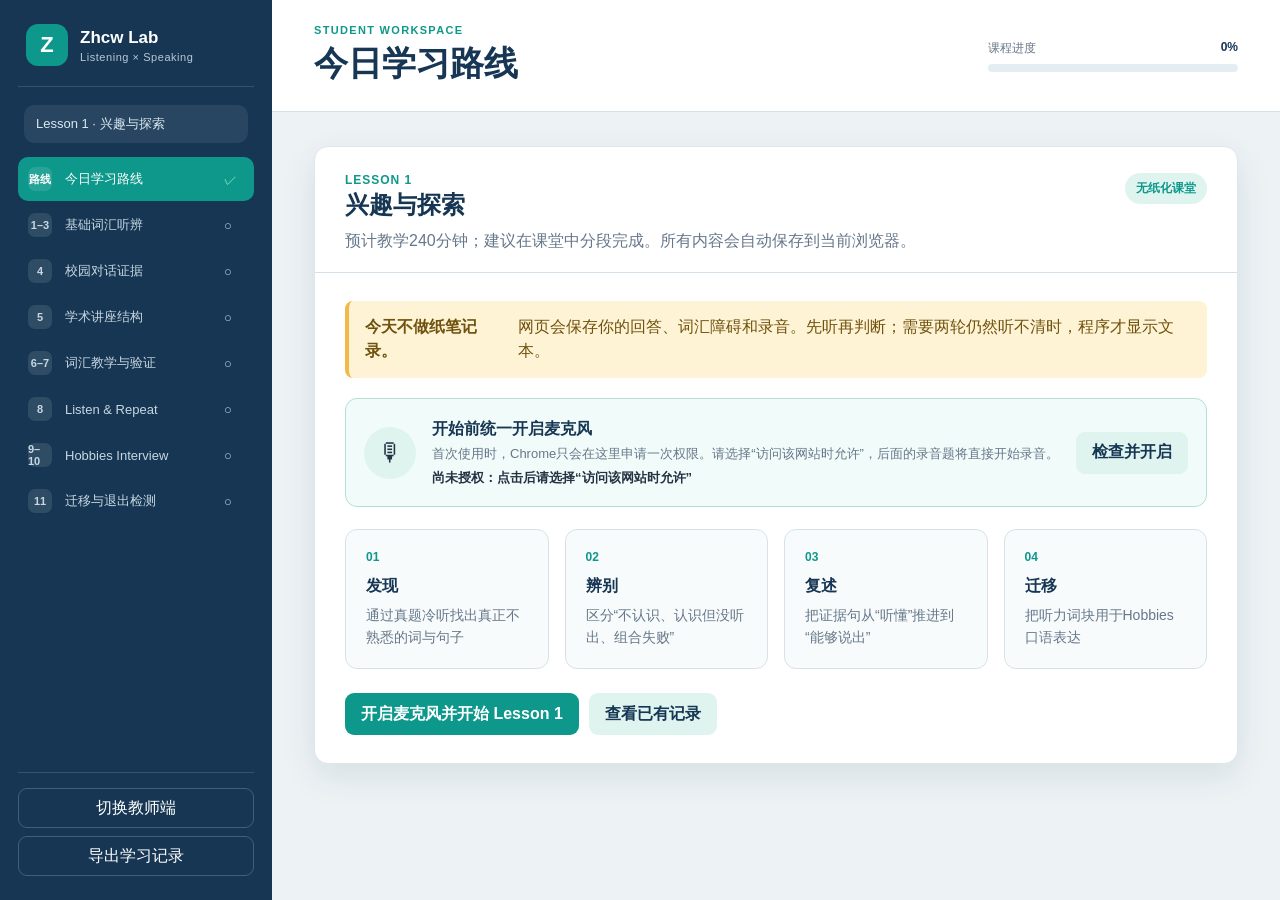
==== lesson1/index.html @ 684749ce "Add files via upload" ====
<!doctype html>
<html lang="zh-CN">
<head>
  <meta charset="utf-8">
  <meta name="viewport" content="width=device-width, initial-scale=1">
  <meta name="theme-color" content="#163653">
  <title>Zhcw 听说训练工作台</title>
  <link rel="stylesheet" href="styles.css">
</head>
<body>
  <div id="app" class="app-shell">
    <aside class="sidebar" aria-label="课程导航">
      <div class="brand">
        <div class="brand-mark">Z</div>
        <div>
          <strong>Zhcw Lab</strong>
          <span>Listening × Speaking</span>
        </div>
      </div>
      <div class="lesson-chip">Lesson 1 · 兴趣与探索</div>
      <nav id="task-nav" class="task-nav"></nav>
      <div class="side-actions">
        <button class="ghost-btn" id="mode-toggle">切换教师端</button>
        <button class="ghost-btn" id="export-btn">导出学习记录</button>
      </div>
    </aside>

    <main class="workspace">
      <header class="topbar">
        <button id="mobile-menu" class="icon-btn mobile-only" aria-label="打开导航">☰</button>
        <div>
          <div class="eyebrow" id="screen-eyebrow">STUDENT WORKSPACE</div>
          <h1 id="screen-title">今日学习路线</h1>
        </div>
        <div class="progress-wrap" aria-label="课程进度">
          <div class="progress-copy"><span>课程进度</span><strong id="progress-text">0%</strong></div>
          <div class="progress-track"><div id="progress-bar" class="progress-bar"></div></div>
        </div>
      </header>
      <section id="screen" class="screen" aria-live="polite"></section>
    </main>
  </div>

  <div id="toast" class="toast" role="status"></div>
  <script src="app.js"></script>
</body>
</html>
---- lesson1/styles.css ----
:root {
  --navy: #163653;
  --navy-2: #244d6d;
  --teal: #0e988b;
  --teal-light: #dff4ef;
  --amber: #f2b84b;
  --amber-light: #fff3d6;
  --coral: #ed6a5e;
  --coral-light: #fde9e6;
  --ink: #243244;
  --muted: #66778a;
  --line: #d7e2e8;
  --paper: #ffffff;
  --canvas: #edf2f5;
  --success: #2c8a60;
  --shadow: 0 12px 34px rgba(22, 54, 83, .10);
}

* { box-sizing: border-box; }
html, body { margin: 0; min-height: 100%; background: var(--canvas); color: var(--ink); font-family: "PingFang SC", "Microsoft YaHei", Inter, Arial, sans-serif; }
button, input, textarea, select { font: inherit; }
button { cursor: pointer; }

.app-shell { min-height: 100vh; display: grid; grid-template-columns: 272px minmax(0, 1fr); }
.sidebar { position: sticky; top: 0; height: 100vh; padding: 24px 18px; background: var(--navy); color: white; display: flex; flex-direction: column; z-index: 20; }
.brand { display: flex; align-items: center; gap: 12px; padding: 0 8px 20px; border-bottom: 1px solid rgba(255,255,255,.14); }
.brand-mark { width: 42px; height: 42px; border-radius: 12px; display: grid; place-items: center; background: var(--teal); font-weight: 800; font-size: 22px; }
.brand strong { display: block; font-size: 17px; }
.brand span { display: block; margin-top: 3px; font-size: 11px; color: #b8c9d6; letter-spacing: .05em; }
.lesson-chip { margin: 18px 6px 10px; padding: 10px 12px; border-radius: 10px; background: rgba(255,255,255,.08); color: #d9e8f0; font-size: 13px; }
.task-nav { overflow-y: auto; padding: 2px 0 14px; scrollbar-width: thin; }
.nav-item { width: 100%; display: grid; grid-template-columns: 28px 1fr 20px; align-items: center; gap: 9px; border: 0; border-radius: 10px; padding: 10px 10px; color: #c8d7e2; background: transparent; text-align: left; font-size: 13px; margin: 2px 0; }
.nav-item:hover { background: rgba(255,255,255,.08); }
.nav-item.active { color: white; background: var(--teal); }
.nav-num { width: 24px; height: 24px; display: grid; place-items: center; border-radius: 7px; background: rgba(255,255,255,.11); font-size: 11px; font-weight: 700; }
.nav-item.done .nav-status { color: #8ef0c6; }
.side-actions { margin-top: auto; display: grid; gap: 8px; border-top: 1px solid rgba(255,255,255,.14); padding-top: 15px; }
.ghost-btn { min-height: 40px; border: 1px solid rgba(255,255,255,.2); color: white; background: transparent; border-radius: 9px; }
.ghost-btn:hover { background: rgba(255,255,255,.08); }

.workspace { min-width: 0; }
.topbar { min-height: 112px; display: flex; align-items: center; gap: 24px; padding: 24px 42px; background: var(--paper); border-bottom: 1px solid var(--line); position: sticky; top: 0; z-index: 15; }
.eyebrow { color: var(--teal); font-size: 11px; font-weight: 800; letter-spacing: .12em; }
.topbar h1 { margin: 5px 0 0; font-size: clamp(24px, 3vw, 34px); color: var(--navy); }
.progress-wrap { margin-left: auto; width: min(250px, 28vw); }
.progress-copy { display: flex; justify-content: space-between; font-size: 12px; color: var(--muted); margin-bottom: 7px; }
.progress-copy strong { color: var(--navy); }
.progress-track { height: 8px; border-radius: 99px; background: #e4edf1; overflow: hidden; }
.progress-bar { width: 0; height: 100%; border-radius: inherit; background: linear-gradient(90deg, var(--teal), #54c8af); transition: width .25s ease; }
.screen { padding: 34px 42px 64px; max-width: 1240px; margin: 0 auto; }

.paper { background: var(--paper); border: 1px solid #dfe7ec; border-radius: 14px; box-shadow: var(--shadow); overflow: hidden; margin-bottom: 22px; }
.paper-head { display: flex; align-items: flex-start; justify-content: space-between; gap: 20px; padding: 26px 30px 18px; border-bottom: 1px solid var(--line); }
.paper-head h2 { margin: 2px 0 7px; color: var(--navy); font-size: 24px; }
.paper-head p { margin: 0; color: var(--muted); line-height: 1.6; }
.paper-body { padding: 28px 30px; }
.kicker { color: var(--teal); font-size: 12px; font-weight: 800; letter-spacing: .08em; }
.badge { padding: 7px 11px; border-radius: 99px; background: var(--teal-light); color: var(--teal); white-space: nowrap; font-size: 12px; font-weight: 700; }
.badge.amber { background: var(--amber-light); color: #885c04; }
.badge.coral { background: var(--coral-light); color: #a0443b; }

.route-grid, .metric-grid, .three-grid, .two-grid { display: grid; gap: 16px; }
.route-grid { grid-template-columns: repeat(4, 1fr); }
.metric-grid { grid-template-columns: repeat(4, 1fr); }
.three-grid { grid-template-columns: repeat(3, 1fr); }
.two-grid { grid-template-columns: repeat(2, 1fr); }
.route-card, .metric-card, .soft-card { padding: 20px; border: 1px solid var(--line); border-radius: 12px; background: #f8fbfc; }
.route-card strong, .soft-card strong { display: block; color: var(--navy); margin-bottom: 8px; }
.route-card p, .soft-card p { margin: 0; color: var(--muted); line-height: 1.55; font-size: 14px; }
.route-index { color: var(--teal); font-size: 12px; font-weight: 800; margin-bottom: 12px; }
.metric-card span { display: block; color: var(--muted); font-size: 12px; }
.metric-card strong { display: block; color: var(--navy); font-size: 28px; margin-top: 6px; }

.instruction { display: flex; gap: 12px; padding: 14px 16px; border-left: 4px solid var(--amber); background: var(--amber-light); color: #6f520d; border-radius: 8px; margin-bottom: 20px; line-height: 1.55; }
.permission-card { display: grid; grid-template-columns: 52px 1fr auto; gap: 16px; align-items: center; padding: 18px; margin-bottom: 22px; border: 1px solid #b8ddd8; border-radius: 12px; background: #f1fbf9; }
.permission-icon { width: 52px; height: 52px; display: grid; place-items: center; border-radius: 50%; background: var(--teal-light); font-size: 25px; }
.permission-copy { display: grid; gap: 5px; line-height: 1.45; }
.permission-copy strong { color: var(--navy); }
.permission-copy > span:not(.permission-status) { color: var(--muted); font-size: 13px; }
.permission-status { color: var(--teal-dark); font-size: 13px; font-weight: 700; }
.permission-status[data-state="denied"], .permission-status[data-state="error"] { color: var(--coral); }
.control-row { display: flex; align-items: center; gap: 10px; flex-wrap: wrap; }
.primary-btn, .secondary-btn, .danger-btn, .small-btn { border: 0; border-radius: 9px; min-height: 42px; padding: 0 16px; font-weight: 700; }
.primary-btn { color: white; background: var(--teal); }
.primary-btn:hover { background: #0b8277; }
.secondary-btn { color: var(--navy); background: var(--teal-light); }
.danger-btn { color: #a13f36; background: var(--coral-light); }
.small-btn { min-height: 34px; padding: 0 12px; font-size: 13px; color: var(--navy); background: #edf3f6; }
.primary-btn:disabled, .secondary-btn:disabled { opacity: .45; cursor: not-allowed; }

.audio-panel { display: grid; grid-template-columns: 46px 1fr auto; gap: 13px; align-items: center; padding: 15px; border: 1px solid var(--line); background: #f6fafb; border-radius: 11px; margin-bottom: 18px; }
.audio-icon { width: 46px; height: 46px; display: grid; place-items: center; color: white; background: var(--navy); border-radius: 50%; font-size: 18px; }
.audio-panel audio { width: 100%; min-width: 180px; }
.play-count { color: var(--muted); font-size: 12px; white-space: nowrap; }

.field { margin-bottom: 18px; }
.field label, .field-label { display: block; color: var(--navy); font-weight: 700; font-size: 14px; margin-bottom: 8px; }
.field input, .field textarea, .field select, .input { width: 100%; border: 1px solid #cbd8df; border-radius: 9px; background: white; color: var(--ink); padding: 12px 13px; outline: none; }
.field input:focus, .field textarea:focus, .field select:focus { border-color: var(--teal); box-shadow: 0 0 0 3px rgba(14,152,139,.12); }
.field textarea { min-height: 88px; resize: vertical; line-height: 1.55; }
.choice-row { display: flex; gap: 9px; flex-wrap: wrap; }
.choice { position: relative; }
.choice input { position: absolute; opacity: 0; pointer-events: none; }
.choice span { display: block; padding: 9px 13px; border: 1px solid var(--line); border-radius: 9px; background: white; color: var(--muted); font-size: 13px; }
.choice input:checked + span { color: var(--teal); border-color: var(--teal); background: var(--teal-light); font-weight: 700; }

.question-card { border: 1px solid var(--line); border-radius: 12px; padding: 20px; margin-bottom: 15px; background: white; }
.question-card header { display: flex; align-items: center; justify-content: space-between; gap: 14px; margin-bottom: 14px; }
.question-card h3 { margin: 0; color: var(--navy); font-size: 17px; }
.question-text { font-size: 19px; color: var(--navy); line-height: 1.5; margin: 8px 0 18px; }
.status-dot { display: inline-flex; align-items: center; gap: 5px; font-size: 12px; color: var(--muted); }
.status-dot::before { content: ''; width: 8px; height: 8px; border-radius: 50%; background: #b8c6ce; }
.status-dot.done::before { background: var(--success); }
.result-box { margin-top: 14px; padding: 14px 16px; border-radius: 9px; background: #f1f6f8; color: var(--ink); line-height: 1.6; }
.result-box.good { background: #e3f4ea; color: #226a49; }
.result-box.review { background: var(--coral-light); color: #8d3b34; }
.transcript { margin-top: 12px; padding: 16px; border-radius: 9px; border: 1px dashed #b9cbd5; background: #fbfdfd; font-size: 16px; line-height: 1.65; color: var(--navy); }
.word-diff .hit { color: var(--success); }
.word-diff .miss { color: var(--coral); text-decoration: underline; text-decoration-style: wavy; }

.phase-tabs { display: flex; gap: 8px; border-bottom: 1px solid var(--line); padding: 0 30px; background: #fbfcfd; }
.phase-tab { padding: 14px 4px 12px; margin-right: 20px; color: var(--muted); background: none; border: 0; border-bottom: 3px solid transparent; font-weight: 700; }
.phase-tab.active { color: var(--teal); border-bottom-color: var(--teal); }
.phase-tab:disabled { opacity: .4; cursor: not-allowed; }

.vocab-grid { display: grid; grid-template-columns: repeat(3, 1fr); gap: 12px; }
.vocab-card { border: 1px solid var(--line); border-radius: 11px; background: white; padding: 16px; }
.vocab-card h3 { margin: 0 0 6px; font-size: 17px; color: var(--navy); }
.vocab-card p { margin: 0 0 12px; font-size: 13px; color: var(--muted); min-height: 20px; }
.vocab-card .choice-row { gap: 5px; }
.vocab-card .choice span { padding: 7px 9px; font-size: 12px; }
.vocab-pager { display: grid; grid-template-columns: 140px 1fr 140px; align-items: center; gap: 14px; margin: 22px 0 14px; }
.vocab-pager .small-btn:last-child { justify-self: end; }
.vocab-pager-status { text-align: center; display: flex; flex-direction: column; gap: 3px; }
.vocab-pager-status strong { color: var(--navy); font-size: 20px; }
.vocab-pager-status span { color: var(--muted); font-size: 13px; }
.vocab-focus { display: flex; justify-content: center; }
.vocab-card-focus { width: min(760px, 100%); padding: 26px; }
.vocab-card-focus h3 { font-size: clamp(26px, 3vw, 38px); margin: 4px 0 18px; }
.word-type { color: var(--teal-dark); font-size: 12px; font-weight: 800; letter-spacing: .08em; text-transform: uppercase; }
.vocab-hidden-hint { padding: 16px; border-radius: 9px; background: var(--soft); color: var(--muted); }
.vocab-reveal { display: grid; grid-template-columns: minmax(180px, .8fr) 1.6fr; gap: 12px; margin-bottom: 18px; }
.vocab-reveal > div { padding: 15px 17px; border-radius: 10px; background: #f4f8fa; border: 1px solid var(--line); }
.vocab-reveal span { display: block; color: var(--muted); font-size: 12px; font-weight: 700; margin-bottom: 5px; }
.vocab-reveal strong { color: var(--navy); font-size: 19px; }
.vocab-reveal p { min-height: 0; margin: 0; color: var(--text); font-size: 15px; line-height: 1.55; }

.recorder { border: 1px solid var(--line); border-radius: 11px; background: #f7fafb; padding: 14px; margin: 14px 0; }
.record-btn.recording { color: white; background: var(--coral); animation: pulse 1.1s infinite; }
@keyframes pulse { 50% { box-shadow: 0 0 0 7px rgba(237,106,94,.15); } }
.recordings { display: grid; gap: 8px; margin-top: 10px; }
.recording-row { display: grid; grid-template-columns: 90px minmax(170px,1fr) auto; gap: 10px; align-items: center; }
.recording-row audio { width: 100%; }
.timer { display: inline-flex; min-width: 74px; justify-content: center; padding: 8px 12px; border-radius: 8px; background: var(--navy); color: white; font-weight: 800; font-variant-numeric: tabular-nums; }

.dashboard-table { width: 100%; border-collapse: collapse; font-size: 13px; }
.dashboard-table th { background: var(--navy); color: white; text-align: left; padding: 11px 12px; }
.dashboard-table td { border-bottom: 1px solid var(--line); padding: 11px 12px; vertical-align: top; }
.dashboard-table tr:nth-child(even) td { background: #f8fafb; }
.empty { padding: 40px; text-align: center; color: var(--muted); }
.teacher-note { width: 100%; min-height: 80px; border: 1px solid var(--line); border-radius: 9px; padding: 12px; resize: vertical; }

.toast { position: fixed; right: 24px; bottom: 24px; padding: 12px 16px; border-radius: 9px; background: var(--navy); color: white; box-shadow: var(--shadow); opacity: 0; transform: translateY(12px); pointer-events: none; transition: .2s; z-index: 50; }
.toast.show { opacity: 1; transform: translateY(0); }
.mobile-only { display: none; }
.icon-btn { width: 40px; height: 40px; border: 0; border-radius: 8px; background: #edf3f6; color: var(--navy); }
.hidden { display: none !important; }

@media (max-width: 1000px) {
  .route-grid, .metric-grid { grid-template-columns: repeat(2, 1fr); }
  .vocab-grid, .three-grid { grid-template-columns: repeat(2, 1fr); }
  .topbar, .screen { padding-left: 28px; padding-right: 28px; }
}

@media (max-width: 760px) {
  .app-shell { grid-template-columns: 1fr; }
  .sidebar { position: fixed; left: -290px; width: 272px; transition: left .2s ease; box-shadow: 10px 0 30px rgba(0,0,0,.2); }
  .sidebar.open { left: 0; }
  .mobile-only { display: inline-grid; place-items: center; }
  .topbar { min-height: 96px; padding: 18px 16px; }
  .topbar h1 { font-size: 23px; }
  .progress-wrap { width: 110px; }
  .screen { padding: 20px 14px 48px; }
  .paper-head, .paper-body { padding-left: 18px; padding-right: 18px; }
  .route-grid, .metric-grid, .vocab-grid, .three-grid, .two-grid { grid-template-columns: 1fr; }
  .vocab-pager { grid-template-columns: 1fr 1fr; }
  .vocab-pager-status { grid-column: 1 / -1; grid-row: 1; }
  .vocab-reveal { grid-template-columns: 1fr; }
  .permission-card { grid-template-columns: 46px 1fr; }
  .permission-card button { grid-column: 1 / -1; }
  .audio-panel { grid-template-columns: 42px 1fr; }
  .audio-panel .play-count { grid-column: 2; }
  .recording-row { grid-template-columns: 1fr; }
  .dashboard-table { display: block; overflow-x: auto; }
}
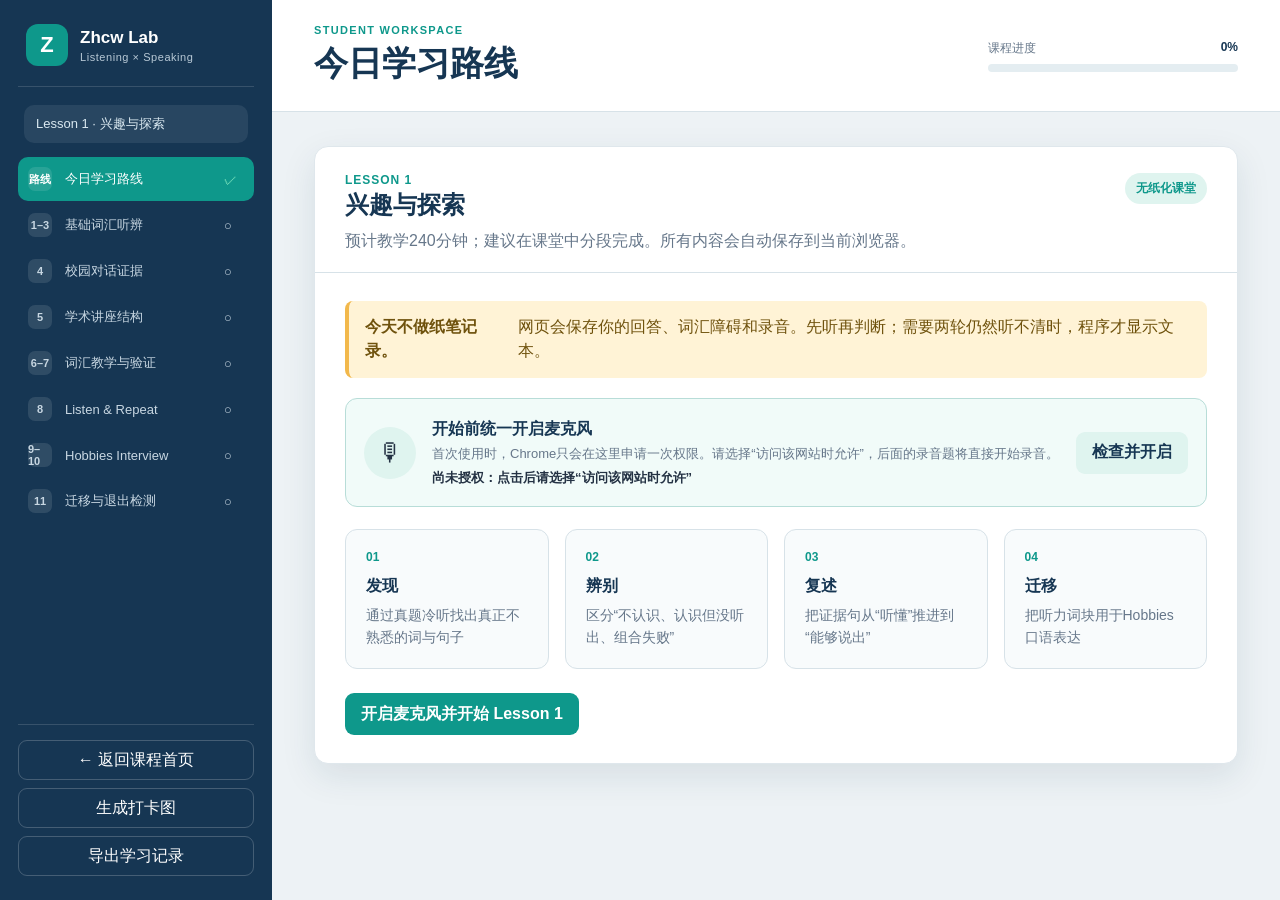
==== commit 5acf33e9: "Simplify student flow and add Lesson 1 check-in report" ====
--- a/lesson1/index.html
+++ b/lesson1/index.html
@@ -5,7 +5,7 @@
   <meta name="viewport" content="width=device-width, initial-scale=1">
   <meta name="theme-color" content="#163653">
   <title>Zhcw 听说训练工作台</title>
-  <link rel="stylesheet" href="styles.css">
+  <link rel="stylesheet" href="styles.css?v=20261017-student-flow">
 </head>
 <body>
   <div id="app" class="app-shell">
@@ -20,7 +20,8 @@
       <div class="lesson-chip">Lesson 1 · 兴趣与探索</div>
       <nav id="task-nav" class="task-nav"></nav>
       <div class="side-actions">
-        <button class="ghost-btn" id="mode-toggle">切换教师端</button>
+        <a class="ghost-btn side-link" href="../">← 返回课程首页</a>
+        <button class="ghost-btn" id="report-btn">生成打卡图</button>
         <button class="ghost-btn" id="export-btn">导出学习记录</button>
       </div>
     </aside>
@@ -42,6 +43,6 @@
   </div>
 
   <div id="toast" class="toast" role="status"></div>
-  <script src="app.js"></script>
+  <script src="app.js?v=20261017-student-flow"></script>
 </body>
 </html>
--- a/lesson1/styles.css
+++ b/lesson1/styles.css
@@ -166,6 +166,26 @@
 .icon-btn { width: 40px; height: 40px; border: 0; border-radius: 8px; background: #edf3f6; color: var(--navy); }
 .hidden { display: none !important; }
 
+.side-link { display: grid; place-items: center; text-decoration: none; }
+.completion-panel { max-width: 780px; margin: 18px auto; text-align: center; }
+.completion-mark { display: grid; place-items: center; width: 88px; height: 88px; margin: 0 auto 20px; border-radius: 50%; color: #fff; background: var(--teal); font-size: 48px; font-weight: 800; box-shadow: 0 14px 32px rgba(14, 152, 139, .24); }
+.completion-panel h3 { margin: 0; color: var(--navy); font-size: clamp(28px, 4vw, 42px); }
+.completion-panel > p { max-width: 620px; margin: 14px auto 28px; color: var(--muted); line-height: 1.75; }
+.completion-steps { display: grid; grid-template-columns: repeat(2, minmax(0, 1fr)); gap: 18px; }
+.completion-step { display: grid; grid-template-columns: 48px 1fr; grid-template-rows: auto auto; gap: 2px 14px; align-items: center; padding: 22px; border: 1px solid #bcebe3; border-radius: 18px; color: var(--navy); background: #f4fbfa; text-align: left; cursor: pointer; transition: transform .18s ease, box-shadow .18s ease, border-color .18s ease; }
+.completion-step:hover { transform: translateY(-2px); border-color: var(--teal); box-shadow: 0 12px 28px rgba(24, 61, 83, .1); }
+.completion-step span { grid-row: 1 / 3; display: grid; place-items: center; width: 48px; height: 48px; border-radius: 50%; color: #fff; background: var(--teal); font-size: 22px; font-weight: 800; }
+.completion-step strong { font-size: 18px; }
+.completion-step small { color: var(--muted); font-size: 13px; }
+.report-modal { position: fixed; inset: 0; z-index: 100; display: grid; place-items: center; padding: 24px; background: rgba(15, 37, 55, .64); backdrop-filter: blur(5px); }
+.report-dialog { width: min(760px, 96vw); max-height: 94vh; overflow: auto; border-radius: 18px; background: white; box-shadow: 0 28px 80px rgba(0, 0, 0, .28); }
+.report-dialog-head { position: sticky; top: 0; z-index: 2; display: flex; align-items: center; justify-content: space-between; gap: 18px; padding: 20px 24px 14px; border-bottom: 1px solid var(--line); background: rgba(255, 255, 255, .96); }
+.report-dialog-head span { color: var(--teal); font-size: 11px; font-weight: 800; letter-spacing: .12em; }
+.report-dialog-head h2 { margin: 3px 0 0; color: var(--navy); }
+.report-close { width: 40px; height: 40px; border: 0; border-radius: 50%; background: var(--soft); color: var(--navy); font-size: 28px; line-height: 1; }
+.report-preview { display: block; width: min(520px, calc(100% - 40px)); height: auto; margin: 22px auto; border: 1px solid #cfe4e1; border-radius: 14px; box-shadow: 0 12px 30px rgba(22, 54, 83, .10); }
+.report-actions { position: sticky; bottom: 0; display: flex; justify-content: flex-end; gap: 10px; padding: 16px 24px 20px; border-top: 1px solid var(--line); background: rgba(255, 255, 255, .96); }
+
 @media (max-width: 1000px) {
   .route-grid, .metric-grid { grid-template-columns: repeat(2, 1fr); }
   .vocab-grid, .three-grid { grid-template-columns: repeat(2, 1fr); }
@@ -192,4 +212,5 @@
   .audio-panel .play-count { grid-column: 2; }
   .recording-row { grid-template-columns: 1fr; }
   .dashboard-table { display: block; overflow-x: auto; }
+  .completion-steps { grid-template-columns: 1fr; }
 }
